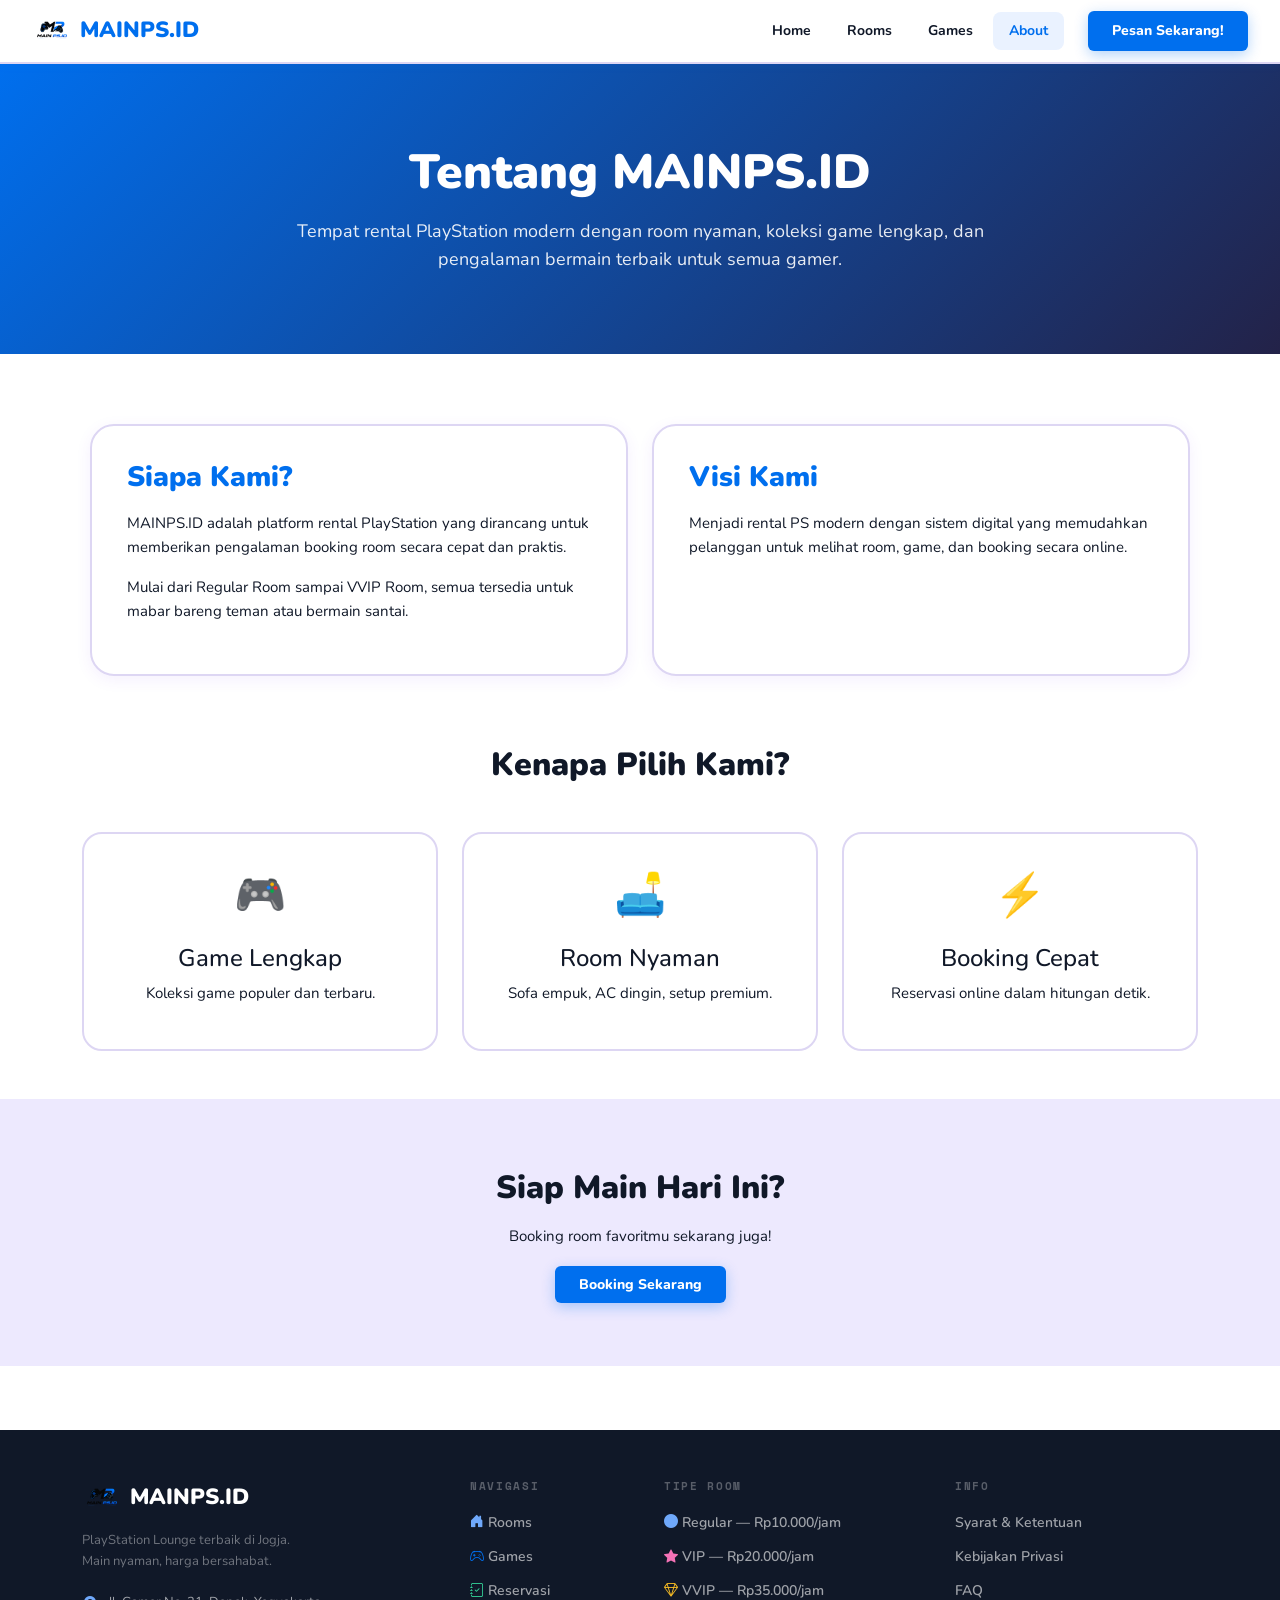
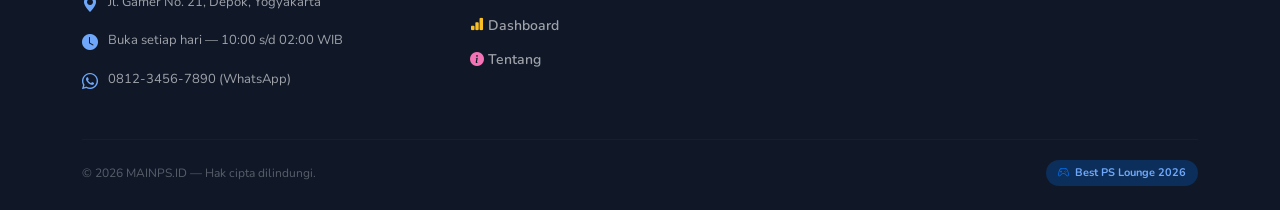
==== about.html @ c8ff516a "Tugas Akhir PPW" ====
<!DOCTYPE html>
<html lang="id">
<head>
    <meta charset="UTF-8">
    <meta name="viewport" content="width=device-width, initial-scale=1.0">
    <title>About - MAINPS.ID</title>

    <link href="https://cdn.jsdelivr.net/npm/bootstrap@5.3.3/dist/css/bootstrap.min.css" rel="stylesheet">
    <link href="https://fonts.googleapis.com/css2?family=Nunito:wght@400;600;700;800;900&display=swap" rel="stylesheet">
    <link rel="stylesheet" href="style.css">

    <style>
        .about-hero{
            padding:80px 20px;
            text-align:center;
            background:linear-gradient(135deg,#006FEE,#232248);
            color:white;
        }

        .about-hero h1{
            font-size:48px;
            font-weight:900;
            margin-bottom:15px;
        }

        .about-hero p{
            font-size:18px;
            max-width:700px;
            margin:auto;
            opacity:.9;
        }

        .about-section{
            padding:70px 20px;
        }

        .about-card{
            background:white;
            border:2px solid #DDD6F3;
            border-radius:24px;
            padding:35px;
            box-shadow:0 4px 15px rgba(124,58,237,.08);
            height:100%;
        }

        .about-card h3{
            font-weight:900;
            margin-bottom:16px;
            color:#006FEE;
        }

        .feature-box{
            background:white;
            border:2px solid #DDD6F3;
            border-radius:20px;
            padding:28px;
            text-align:center;
            height:100%;
            transition:.25s;
        }

        .feature-box:hover{
            transform:translateY(-5px);
            box-shadow:0 10px 25px rgba(124,58,237,.12);
        }

        .feature-icon{
            font-size:42px;
            margin-bottom:15px;
        }

        .cta-section{
            padding:70px 20px;
            text-align:center;
            background:#EDE9FE;
        }

        .cta-section h2{
            font-weight:900;
            margin-bottom:16px;
        }
    </style>
</head>
<link rel="stylesheet" href="https://cdn.jsdelivr.net/npm/bootstrap-icons@1.11.3/font/bootstrap-icons.min.css">
<body>

<nav class="mainps-navbar navbar navbar-expand-lg">
    <div class="container-fluid px-0">
        <a class="navbar-brand d-flex align-items-center gap-2" href="index.html">
            <img src="img/logo.png" alt="MAINPS Logo" class="logo-img">
            <span>MAINPS.ID</span>
        </a>
        <div class="collapse navbar-collapse">
            <ul class="navbar-nav ms-auto me-4 gap-1">
                <li class="nav-item"><a class="nav-link" href="index.html">Home</a></li>
                <li class="nav-item"><a class="nav-link" href="rooms.html">Rooms</a></li>
                <li class="nav-item"><a class="nav-link" href="games.html">Games</a></li>
                <li class="nav-item"><a class="nav-link active" href="about.html">About</a></li>
            </ul>

            <a href="reservation.html" class="btn-navbar-cta">
                Pesan Sekarang!
            </a>
        </div>
    </div>
</nav>

<section class="about-hero">
    <h1>Tentang MAINPS.ID</h1>
    <p>
        Tempat rental PlayStation modern dengan room nyaman, koleksi game lengkap,
        dan pengalaman bermain terbaik untuk semua gamer.
    </p>
</section>

<section class="about-section container">
    <div class="row g-4">
        <div class="col-lg-6">
            <div class="about-card">
                <h3>Siapa Kami?</h3>
                <p>
                    MAINPS.ID adalah platform rental PlayStation yang dirancang untuk
                    memberikan pengalaman booking room secara cepat dan praktis.
                </p>
                <p>
                    Mulai dari Regular Room sampai VVIP Room, semua tersedia
                    untuk mabar bareng teman atau bermain santai.
                </p>
            </div>
        </div>

        <div class="col-lg-6">
            <div class="about-card">
                <h3>Visi Kami</h3>
                <p>
                    Menjadi rental PS modern dengan sistem digital yang memudahkan
                    pelanggan untuk melihat room, game, dan booking secara online.
                </p>
            </div>
        </div>
    </div>
</section>

<section class="container pb-5">
    <div class="text-center mb-5">
        <h2 style="font-weight:900;">Kenapa Pilih Kami?</h2>
    </div>

    <div class="row g-4">
        <div class="col-md-4">
            <div class="feature-box">
                <div class="feature-icon">🎮</div>
                <h4>Game Lengkap</h4>
                <p>Koleksi game populer dan terbaru.</p>
            </div>
        </div>

        <div class="col-md-4">
            <div class="feature-box">
                <div class="feature-icon">🛋️</div>
                <h4>Room Nyaman</h4>
                <p>Sofa empuk, AC dingin, setup premium.</p>
            </div>
        </div>

        <div class="col-md-4">
            <div class="feature-box">
                <div class="feature-icon">⚡</div>
                <h4>Booking Cepat</h4>
                <p>Reservasi online dalam hitungan detik.</p>
            </div>
        </div>
    </div>
</section>

<section class="cta-section">
    <h2>Siap Main Hari Ini?</h2>
    <p class="mb-4">Booking room favoritmu sekarang juga!</p>
    <a href="reservation.html" class="btn-navbar-cta">
        Booking Sekarang
    </a>
</section>

<script src="https://cdn.jsdelivr.net/npm/bootstrap@5.3.3/dist/js/bootstrap.bundle.min.js"></script>
<script src="js/transition.js"></script>

<!-- ═══════════ FOOTER ═══════════ -->
  <footer class="mainps-footer">
    <div class="container">
      <div class="row g-5">

        <!-- Brand -->
        <div class="col-lg-4">
          <a class="navbar-brand d-flex align-items-center gap-2" href="index.html">
            <img src="img/logo.png" alt="MAINPS Logo" class="logo-img">
            <span>MAINPS.ID</span>
          </a>
          <p class="footer-tagline">PlayStation Lounge terbaik di Jogja.<br>Main nyaman, harga bersahabat.</p>
          <div class="footer-info-item">
            <span class="footer-info-icon"><i class="bi bi-geo-alt-fill"></i></span>
            <span>Jl. Gamer No. 21, Depok, Yogyakarta</span>
          </div>
          <div class="footer-info-item">
            <span class="footer-info-icon"><i class="bi bi-clock-fill"></i></span>
            <span>Buka setiap hari — 10:00 s/d 02:00 WIB</span>
          </div>
          <div class="footer-info-item">
            <span class="footer-info-icon"><i class="bi bi-whatsapp"></i></span>
            <span>0812-3456-7890 (WhatsApp)</span>
          </div>
        </div>

        <!-- Navigasi -->
        <div class="col-6 col-lg-2">
          <div class="footer-heading">Navigasi</div>
          <ul class="footer-links">
            <li><a href="rooms.html"><i class="bi bi-house-door-fill"></i> Rooms</a></li>
            <li><a href="games.html"><i class="bi bi-controller"></i> Games</a></li>
            <li><a href="reservation.html"><i class="bi bi-journal-check"></i> Reservasi<a></li>
            <li><a href="dashboard.html"><i class="bi bi-bar-chart-fill"></i> Dashboard</a></li>
            <li><a href="about.html"><i class="bi bi-info-circle-fill"></i> Tentang</a></li>
          </ul>
        </div>

        <!-- Tipe Room -->
        <div class="col-6 col-lg-3">
          <div class="footer-heading">Tipe Room</div>
          <ul class="footer-links">
            <li><a href="rooms.html"><i class="bi bi-circle-fill"></i> Regular — Rp10.000/jam</a></li>
            <li><a href="rooms.html"><i class="bi bi-star-fill"></i> VIP — Rp20.000/jam</a></li>
            <li><a href="rooms.html"><i class="bi bi-gem"></i> VVIP — Rp35.000/jam</a></li>
          </ul>
        </div>

        <!-- Info -->
        <div class="col-lg-3">
          <div class="footer-heading">Info</div>
          <ul class="footer-links">
            <li><a href="#">Syarat & Ketentuan</a></li>
            <li><a href="#">Kebijakan Privasi</a></li>
            <li><a href="#">FAQ</a></li>
          </ul>
        </div>

      </div>

      <hr class="footer-divider">

      <div class="footer-bottom">
        <span>© 2026 MAINPS.ID — Hak cipta dilindungi.</span>
        <span class="footer-badge">
            <i class="bi bi-controller"></i>
            Best PS Lounge 2026
        </span>
      </div>
    </div>
  </footer>
</body>
</html>
---- style.css ----
@import url('https://fonts.googleapis.com/css2?family=Nunito:wght@400;600;700;800;900&family=Space+Mono:wght@400;700&display=swap');

*{
    margin:0;
    padding:0;
    box-sizing:border-box;
}

body{
    font:15px/1.6 'Nunito',sans-serif;
    background:#FFFFFF;
    color:#101828;
}

/* ===========================
   HERO (title/sub/buttons/blurs)
=========================== */

.hero-title{
    font-size:44px;
    font-weight:900;
    line-height:1.15;
    color:#101828;
    margin-bottom:16px;
}

.hero-title span{
    color:#006FEE;
}

.hero-sub{
    font-size:15px;
    color:#5B6072;
    margin-bottom:28px;
    max-width:480px;
}

.btn-purple,
.btn-blue{
    display:inline-block;
    padding:12px 28px;
    border-radius:8px;
    background:#006FEE;
    color:#fff;
    font-weight:800;
    font-size:14px;
    text-decoration:none;
    border:none;
    box-shadow:0 4px 14px rgba(0,111,238,.3);
    transition:.2s;
}

.btn-purple:hover,
.btn-blue:hover{
    background:#0057c2;
    color:#fff;
    transform:translateY(-2px);
}

.btn-outline-purple,
.btn-outline-blue{
    display:inline-block;
    padding:11px 28px;
    border-radius:8px;
    background:transparent;
    color:#006FEE;
    font-weight:800;
    font-size:14px;
    text-decoration:none;
    border:2px solid #006FEE;
    transition:.2s;
}

.btn-outline-purple:hover,
.btn-outline-blue:hover{
    background:#EAF2FF;
}

.blur1,.blur2{
    position:absolute;
    border-radius:50%;
    filter:blur(90px);
    z-index:0;
    pointer-events:none;
}

.blur1{
    width:320px;height:320px;
    background:rgba(0,111,238,.14);
    top:-120px;left:-120px;
}

.blur2{
    width:260px;height:260px;
    background:rgba(244,114,182,.10);
    bottom:-100px;right:8%;
}

/* ===========================
   NAVBAR
=========================== */

.mainps-navbar{
    position:sticky;
    top:0;
    z-index:1000;

    display:flex;
    align-items:center;

    height:64px;
    padding:0 32px;

    background:#fff;
    border-bottom:2px solid #DDD6F3;
    box-shadow:0 2px 8px rgba(0,111,238,.08);
}

.mainps-navbar .navbar-brand{
    font-size:22px;
    font-weight:900;
    color:#006FEE!important;
    text-decoration:none;
}

.mainps-navbar .nav-link{
    padding:8px 16px!important;
    border-radius:8px;
    color:#101828!important;
    font-size:14px;
    font-weight:700;
    transition:.2s;
}

.mainps-navbar .nav-link:hover,
.mainps-navbar .nav-link.active{
    background:#EAF2FF;
    color:#006FEE!important;
}

   /* BUTTON */
.btn-navbar-cta{
    border-radius:6px;
    font-weight:800;
    transition:.2s;
    cursor:pointer;
    background:#006FEE;
    color:#fff;
    border:none;
    box-shadow:0 4px 14px rgba(0,111,238,.3);
    padding:9px 24px;
    font-size:14px;
    text-decoration:none;
}

.btn-navbar-cta:hover{
    background:#0057c2;
    color:#fff;
    transform:translateY(-2px);
}

/* BADGE STATUS */
.badge-tersedia,
.badge-penuh,
.badge-booking{
    display:inline-flex;
    align-items:center;
    gap:5px;
    padding:4px 12px;
    border-radius:6px;
    font-size:12px;
    font-weight:800;
    border:1.5px solid;
}

.badge-tersedia::before,
.badge-penuh::before,
.badge-booking::before{
    content:"";
    width:7px;
    height:7px;
    border-radius:50%;
}

.badge-tersedia{
    background:#D1FAE5;
    color:#10B981;
    border-color:#10B981;
}

.badge-tersedia::before{
    background:#10B981;
    animation:blink 1.4s infinite;
}

.badge-penuh{
    background:#FEE2E2;
    color:#EF4444;
    border-color:#EF4444;
}

.badge-penuh::before{
    background:#EF4444;
}

.badge-booking{
    background:#FEF3C7;
    color:#92400E;
    border-color:#FBBF24;
}

.badge-booking::before{
    background:#FBBF24;
}
   /* BADGE TIPE ROOM */

.badge-reguler,
.badge-vip,
.badge-vvip{
    padding:3px 10px;
    border-radius:10px;
    font-size:11px;
    font-weight:800;
    border:1.5px solid;
}

.badge-reguler{
    background:#EAF2FF;
    color:#006FEE;
    border-color:#8BC2FA;
}

.badge-vip{
    background:#FCE7F3;
    color:#BE185D;
    border-color:#F472B6;
}

.badge-vvip{
    background:#FEF3C7;
    color:#92400E;
    border-color:#FBBF24;
}

   /* CARD */

.mainps-card{
    background:#fff;
    border:2px solid #DDD6F3;
    border-radius:10px;
    box-shadow:0 2px 8px rgba(0,111,238,.08);
}

   /* SECTION */
.section-eyebrow{
    display:inline-flex;
    align-items:center;
    gap:6px;
    padding:6px 16px;
    margin-bottom:10px;
    border-radius:999px;

    background:#EAF2FF;
    color:#006FEE;

    font:800 11px 'Space Mono',monospace;
    letter-spacing:.1em;
    text-transform:uppercase;
}

.section-title{
    margin-bottom:4px;
    font-size:28px;
    font-weight:900;
    color:#101828;
}

.section-title span{
    color:#006FEE;
}

.mono{
    font-family:'Space Mono',monospace;
}
.live-dot{
    display:inline-block;
    width:9px;
    height:9px;
    border-radius:50%;
    background:#10B981;
    animation:blink 1.4s infinite;
}
@keyframes blink{
    0%,100%{opacity:1;}
    50%{opacity:.25;}
}

.text-blue{color:#006FEE;}
.text-muted-mainps{color:#9AA0B4;}
.bg-mainps{background:#F7FAFF;}
.border-mainps{border-color:#DDD6F3!important;}
/* ===========================
   FOOTER
=========================== */

.mainps-footer {
    background: #101828;
    color: rgba(255,255,255,.7);
    padding: 48px 0 24px;
    margin-top: 64px;
}

.mainps-footer .navbar-brand{
    font-size: 22px;
    font-weight: 900;
    color: #fff;
    text-decoration: none;
}

.footer-tagline {
    font-size: 13px;
    color: rgba(255,255,255,.4);
    margin: 12px 0 20px;
}

.footer-heading {
    font-size: 11px;
    font-weight: 900;
    letter-spacing: .15em;
    text-transform: uppercase;
    color: rgba(255,255,255,.3);
    font-family: 'Space Mono', monospace;
    margin-bottom: 14px;
}

.footer-links {
    list-style: none;
    padding: 0;
    margin: 0;
}

.footer-links li {
    margin-bottom: 10px;
}

.footer-links a {
    color: rgba(255,255,255,.6);
    text-decoration: none;
    font-size: 14px;
    font-weight: 600;
    transition: .2s;
}

.footer-links a:hover {
    color: #6FA8FA;
}

.footer-info-item {
    display: flex;
    align-items: flex-start;
    gap: 10px;
    margin-bottom: 12px;
    font-size: 13px;
    color: rgba(255,255,255,.6);
}

.footer-info-icon {
    font-size: 16px;
    margin-top: 1px;
    flex-shrink: 0;
    color: #6FA8FA;
}

.footer-divider {
    border-color: rgba(255,255,255,.1);
    margin: 32px 0 20px;
}

.footer-bottom {
    display: flex;
    justify-content: space-between;
    align-items: center;
    flex-wrap: wrap;
    gap: 8px;
    font-size: 12px;
    color: rgba(255,255,255,.3);
}

.footer-badge {
    display: inline-flex;
    align-items: center;
    gap: 6px;
    padding: 4px 12px;
    border-radius: 999px;
    background: rgba(0,111,238,.25);
    color: #6FA8FA;
    font-size: 11px;
    font-weight: 700;
}

/* ===========================
   SLOT JAM (dipakai di rooms & dashboard)
=========================== */

.slot-grid {
    display: flex;
    flex-wrap: wrap;
    gap: 6px;
    margin-top: 12px;
}

.slot-pill {
    padding: 3px 10px;
    border-radius: 999px;
    font-size: 11px;
    font-weight: 800;
    font-family: 'Space Mono', monospace;
    border: 1.5px solid;
}

.slot-kosong {
    background: #D1FAE5;
    color: #059669;
    border-color: #6EE7B7;
}

.slot-terisi {
    background: #FEE2E2;
    color: #DC2626;
    border-color: #FCA5A5;
    text-decoration: line-through;
    opacity: .75;
}

body {
    overflow-x: hidden;
}

.page-enter-right {
    animation: enterRight .35s ease;
}

.page-enter-left {
    animation: enterLeft .35s ease;
}

.page-exit-right {
    animation: exitRight .35s ease forwards;
}

.page-exit-left {
    animation: exitLeft .35s ease forwards;
}

@keyframes enterRight {
    from { opacity: 0; transform: translateX(60px); }
    to { opacity: 1; transform: translateX(0); }
}

@keyframes enterLeft {
    from { opacity: 0; transform: translateX(-60px); }
    to { opacity: 1; transform: translateX(0); }
}

@keyframes exitRight {
    from { opacity: 1; transform: translateX(0); }
    to { opacity: 0; transform: translateX(60px); }
}

@keyframes exitLeft {
    from { opacity: 1; transform: translateX(0); }
    to { opacity: 0; transform: translateX(-60px); }
}

.feature-link,
.feature-link:hover,
.feature-link:focus,
.feature-link:visited,
.feature-link:active{
    text-decoration:none !important;
    color:inherit !important;
}

#roomContainer{
    transition: all .3s ease;
}

.room-card{
    transition: all .25s ease;
}

.room-card:hover{
    transform: translateY(-8px);
    box-shadow: 0 12px 28px rgba(0,111,238,.14);
}

.maps-card{
    background:#fff;
    border:2px solid #DDD6F3;
    border-radius:15px;
    padding:20px;
    box-shadow:0 10px 30px rgba(0,111,238,.06);
}

.maps-card h2{
    font-weight:900;
    color:#101828;
    margin-bottom:15px;
}

.maps-frame{
    width:100%;
    height:400px;
    border:none;
    border-radius:12px;
}
.logo-img{
    height:40px;
    width:auto;
    object-fit:contain;
}

.footer-logo{
    height:36px;
    width:auto;
    object-fit:contain;
}
.bi-circle-fill{
    color:#6FA8FA;
}

.bi-star-fill{
    color:#F472B6;
}

.bi-gem{
    color:#FBBF24;
}
/* NAVIGATION ICON COLORS */
.bi-house-door-fill{
    color:#6FA8FA;
}

.bi-controller{
    color:#006FEE;
}

.bi-journal-check{
    color:#34D399;
}

.bi-bar-chart-fill{
    color:#FBBF24;
}

.bi-info-circle-fill{
    color:#F472B6;
}
.room-slider-img{
    height:250px;
    object-fit:cover;
    border-radius:14px;
    box-shadow:0 8px 24px rgba(0,0,0,.12);
}
.feature-card i{
    font-size:28px;
    filter: drop-shadow(0 0 8px rgba(0,111,238,.25));
}
.maps-card h2 i{
    color:#006FEE;
    filter: drop-shadow(0 0 6px rgba(0,111,238,.25));
}
.schedule-box{
    height:100%;
    background:#fff;
    border:2px solid #DDD6F3;
    border-radius:15px;
    padding:28px;
    box-shadow:0 10px 30px rgba(0,111,238,.06);

    display:flex;
    flex-direction:column;
    justify-content:center;
}

.schedule-box h3{
    font-weight:900;
    color:#101828;
    margin-bottom:5px;
}

.schedule-box h3 i{
    color:#006FEE;
}

.schedule-box p{
    margin:0;
    color:#9AA0B4;
    font-weight:700;
}

.schedule-time{
    margin-top:5px;
    font-size:17px;
    font-weight:900;
    color:#006FEE;
}

.schedule-open{
    margin-top:5px;
    display:flex;
    align-items:center;
    gap:8px;
    color:#10B981;
    font-weight:800;
}

/* ===========================
   LIHAT SEMUA LINK
=========================== */

.lihat-semua{
    font-size:13px;
    font-weight:800;
    color:#006FEE;
    text-decoration:none;
    display:inline-flex;
    align-items:center;
    gap:4px;
    transition:.2s;
}

.lihat-semua:hover{
    color:#0057c2;
    gap:8px;
}

/* ===========================
   ROOM POPULER
=========================== */

.room-populer-card{
    background:#fff;
    border:2px solid #DDD6F3;
    border-radius:14px;
    overflow:hidden;
    display:block;
    transition:.25s;
}

.room-populer-card:hover{
    transform:translateY(-6px);
    box-shadow:0 12px 28px rgba(0,111,238,.14);
    border-color:#8BC2FA;
}

.room-populer-img{
    position:relative;
    width:100%;
    aspect-ratio:4/3;
    background:#EAF2FF;
}

.room-populer-img img{
    width:100%;
    height:100%;
    object-fit:cover;
    display:block;
}

.badge-room{
    position:absolute;
    top:10px;
    left:10px;
    padding:4px 12px;
    border-radius:6px;
    font-size:10px;
    font-weight:900;
    letter-spacing:.03em;
    color:#fff;
    text-transform:uppercase;
}

.badge-room-regular{ background:#006FEE; }
.badge-room-vip{ background:#FBBF24; color:#1E1033; }
.badge-room-vvip{ background:#10B981; }
.badge-room-karaoke{ background:#F472B6; }

.room-populer-body{
    padding:16px;
}

.room-populer-body h4{
    font-size:15px;
    font-weight:900;
    color:#101828;
    margin-bottom:2px;
}

.room-populer-body p{
    font-size:12px;
    color:#9AA0B4;
    margin-bottom:8px;
}

.room-populer-price{
    font-size:15px;
    font-weight:900;
    color:#006FEE;
}

.room-populer-price span{
    font-size:11px;
    font-weight:700;
    color:#9AA0B4;
}

/* ===========================
   KONSOL TERSEDIA
=========================== */

.konsol-item{
    background:#fff;
    border:2px solid #DDD6F3;
    border-radius:14px;
    padding:24px 12px;
    transition:.2s;
}

.konsol-item:hover{
    border-color:#8BC2FA;
    transform:translateY(-4px);
}

.konsol-item img{
    height:56px;
    width:auto;
    object-fit:contain;
    margin-bottom:12px;
}

.konsol-item p{
    font-size:13px;
    font-weight:800;
    color:#101828;
    margin:0;
}

/* ===========================
   GAME POPULER
=========================== */

.game-scroll{
    display:flex;
    gap:16px;
    overflow-x:auto;
    padding-bottom:8px;
    scrollbar-width:thin;
}

.game-card{
    flex:0 0 auto;
    width:150px;
    aspect-ratio:3/4;
    border-radius:12px;
    overflow:hidden;
    border:2px solid #DDD6F3;
    transition:.2s;
}

.game-card:hover{
    transform:translateY(-6px);
    box-shadow:0 12px 24px rgba(0,111,238,.16);
}

.game-card img{
    width:100%;
    height:100%;
    object-fit:cover;
    display:block;
}
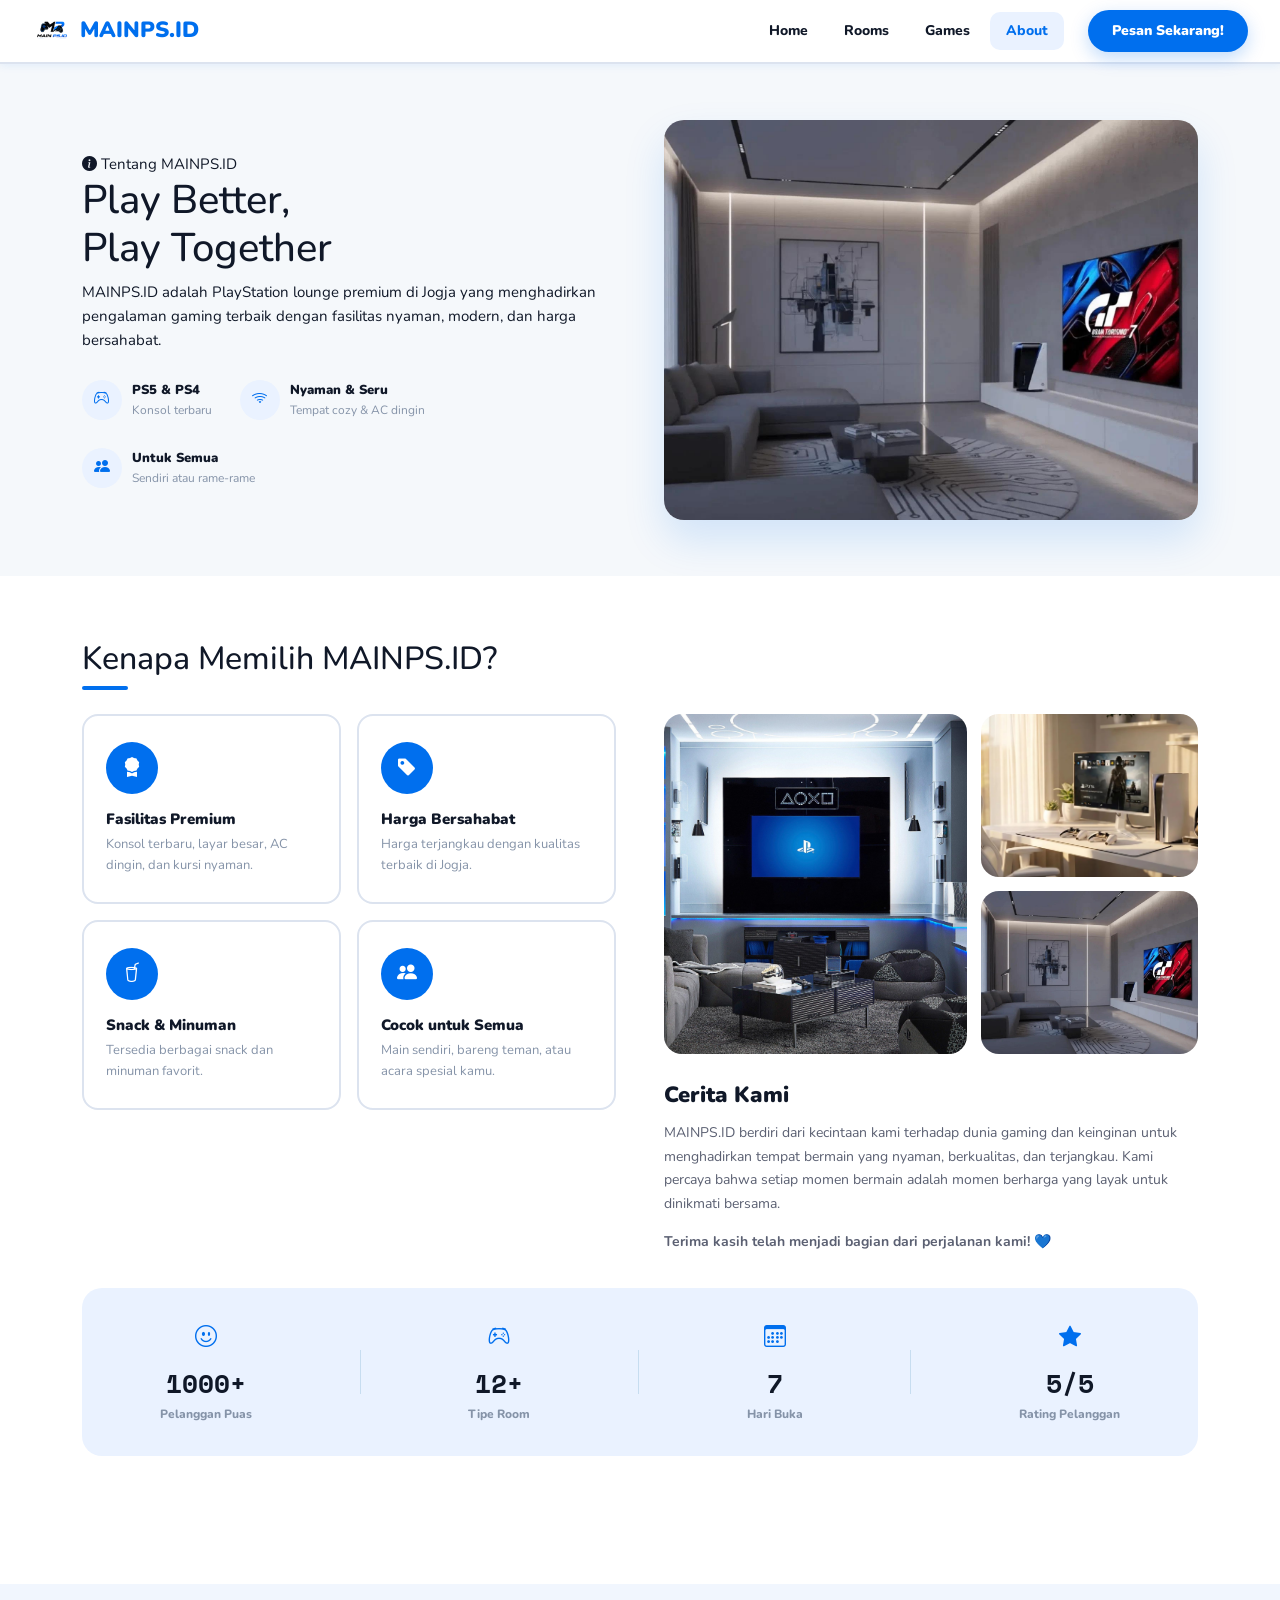
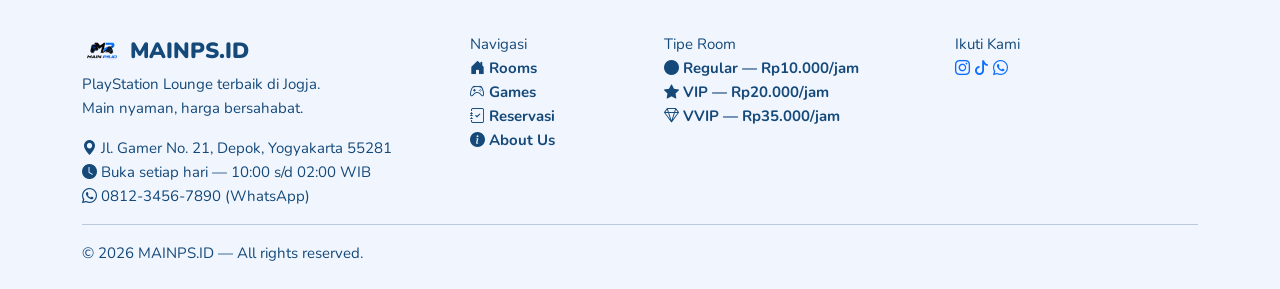
==== commit 01b9c7ca: "Upload MAINPS.ID" ====
--- a/about.html
+++ b/about.html
@@ -1,259 +1,302 @@
 <!DOCTYPE html>
 <html lang="id">
+
 <head>
     <meta charset="UTF-8">
     <meta name="viewport" content="width=device-width, initial-scale=1.0">
+
     <title>About - MAINPS.ID</title>
 
+    <!-- Bootstrap -->
     <link href="https://cdn.jsdelivr.net/npm/bootstrap@5.3.3/dist/css/bootstrap.min.css" rel="stylesheet">
-    <link href="https://fonts.googleapis.com/css2?family=Nunito:wght@400;600;700;800;900&display=swap" rel="stylesheet">
-    <link rel="stylesheet" href="style.css">
-
-    <style>
-        .about-hero{
-            padding:80px 20px;
-            text-align:center;
-            background:linear-gradient(135deg,#006FEE,#232248);
-            color:white;
-        }
-
-        .about-hero h1{
-            font-size:48px;
-            font-weight:900;
-            margin-bottom:15px;
-        }
-
-        .about-hero p{
-            font-size:18px;
-            max-width:700px;
-            margin:auto;
-            opacity:.9;
-        }
-
-        .about-section{
-            padding:70px 20px;
-        }
-
-        .about-card{
-            background:white;
-            border:2px solid #DDD6F3;
-            border-radius:24px;
-            padding:35px;
-            box-shadow:0 4px 15px rgba(124,58,237,.08);
-            height:100%;
-        }
-
-        .about-card h3{
-            font-weight:900;
-            margin-bottom:16px;
-            color:#006FEE;
-        }
-
-        .feature-box{
-            background:white;
-            border:2px solid #DDD6F3;
-            border-radius:20px;
-            padding:28px;
-            text-align:center;
-            height:100%;
-            transition:.25s;
-        }
-
-        .feature-box:hover{
-            transform:translateY(-5px);
-            box-shadow:0 10px 25px rgba(124,58,237,.12);
-        }
-
-        .feature-icon{
-            font-size:42px;
-            margin-bottom:15px;
-        }
-
-        .cta-section{
-            padding:70px 20px;
-            text-align:center;
-            background:#EDE9FE;
-        }
-
-        .cta-section h2{
-            font-weight:900;
-            margin-bottom:16px;
-        }
-    </style>
+
+    <!-- Google Font -->
+    <link
+        href="https://fonts.googleapis.com/css2?family=Nunito:wght@400;600;700;800;900&family=Space+Mono:wght@400;700&display=swap"
+        rel="stylesheet">
+
+    <!-- CSS -->
+    <link rel="stylesheet" href="css/style.css">
+    <link rel="stylesheet" href="https://cdn.jsdelivr.net/npm/bootstrap-icons@1.11.3/font/bootstrap-icons.min.css">
+    <link rel="stylesheet" href="css/about.css">
 </head>
-<link rel="stylesheet" href="https://cdn.jsdelivr.net/npm/bootstrap-icons@1.11.3/font/bootstrap-icons.min.css">
+
 <body>
 
-<nav class="mainps-navbar navbar navbar-expand-lg">
-    <div class="container-fluid px-0">
-        <a class="navbar-brand d-flex align-items-center gap-2" href="index.html">
-            <img src="img/logo.png" alt="MAINPS Logo" class="logo-img">
-            <span>MAINPS.ID</span>
-        </a>
-        <div class="collapse navbar-collapse">
-            <ul class="navbar-nav ms-auto me-4 gap-1">
-                <li class="nav-item"><a class="nav-link" href="index.html">Home</a></li>
-                <li class="nav-item"><a class="nav-link" href="rooms.html">Rooms</a></li>
-                <li class="nav-item"><a class="nav-link" href="games.html">Games</a></li>
-                <li class="nav-item"><a class="nav-link active" href="about.html">About</a></li>
-            </ul>
-
-            <a href="reservation.html" class="btn-navbar-cta">
-                Pesan Sekarang!
+    <!-- NAVBAR -->
+    <nav class="mainps-navbar navbar navbar-expand-lg">
+        <div class="container-fluid px-0">
+
+            <a class="navbar-brand d-flex align-items-center gap-2" href="index.html">
+                <img src="img/logo.png" alt="MAINPS Logo" class="logo-img">
+                <span>MAINPS.ID</span>
             </a>
+
+            <button class="navbar-toggler" type="button" data-bs-toggle="collapse" data-bs-target="#navbarMenu">
+                <span class="navbar-toggler-icon"></span>
+            </button>
+
+            <div class="collapse navbar-collapse" id="navbarMenu">
+                <ul class="navbar-nav ms-auto me-4 gap-1">
+                    <li class="nav-item"><a class="nav-link" href="index.html">Home</a></li>
+                    <li class="nav-item"><a class="nav-link" href="rooms.html">Rooms</a></li>
+                    <li class="nav-item"><a class="nav-link" href="games.html">Games</a></li>
+                    <li class="nav-item"><a class="nav-link active" href="about.html">About</a></li>
+                </ul>
+
+                <a href="reservation.html" class="btn-navbar-cta">Pesan Sekarang!</a>
+            </div>
+
         </div>
-    </div>
-</nav>
-
-<section class="about-hero">
-    <h1>Tentang MAINPS.ID</h1>
-    <p>
-        Tempat rental PlayStation modern dengan room nyaman, koleksi game lengkap,
-        dan pengalaman bermain terbaik untuk semua gamer.
-    </p>
-</section>
-
-<section class="about-section container">
-    <div class="row g-4">
-        <div class="col-lg-6">
-            <div class="about-card">
-                <h3>Siapa Kami?</h3>
-                <p>
-                    MAINPS.ID adalah platform rental PlayStation yang dirancang untuk
-                    memberikan pengalaman booking room secara cepat dan praktis.
-                </p>
-                <p>
-                    Mulai dari Regular Room sampai VVIP Room, semua tersedia
-                    untuk mabar bareng teman atau bermain santai.
-                </p>
+    </nav>
+
+    <!-- HERO -->
+    <section class="about-hero-section">
+        <div class="container">
+            <div class="row g-5 align-items-center">
+
+                <div class="col-lg-6">
+
+                    <div class="section-eyebrow">
+                        <i class="bi bi-info-circle-fill"></i> Tentang MAINPS.ID
+                    </div>
+
+                    <h1 class="hero-title">
+                        Play Better,<br>
+                        <span>Play Together</span>
+                    </h1>
+
+                    <p class="hero-sub">
+                        MAINPS.ID adalah PlayStation lounge premium di Jogja yang menghadirkan
+                        pengalaman gaming terbaik dengan fasilitas nyaman, modern, dan harga bersahabat.
+                    </p>
+
+                    <div class="about-mini-stats flex-wrap">
+                        <div class="about-mini-item">
+                            <div class="about-mini-icon"><i class="bi bi-controller"></i></div>
+                            <div>
+                                <div class="about-mini-title">PS5 & PS4</div>
+                                <div class="about-mini-sub">Konsol terbaru</div>
+                            </div>
+                        </div>
+
+                        <div class="about-mini-item">
+                            <div class="about-mini-icon"><i class="bi bi-wifi"></i></div>
+                            <div>
+                                <div class="about-mini-title">Nyaman & Seru</div>
+                                <div class="about-mini-sub">Tempat cozy & AC dingin</div>
+                            </div>
+                        </div>
+
+                        <div class="about-mini-item">
+                            <div class="about-mini-icon"><i class="bi bi-people-fill"></i></div>
+                            <div>
+                                <div class="about-mini-title">Untuk Semua</div>
+                                <div class="about-mini-sub">Sendiri atau rame-rame</div>
+                            </div>
+                        </div>
+                    </div>
+
+                </div>
+
+                <div class="col-lg-6">
+                    <img src="img/Hero1.jpg" alt="MAINPS.ID Room" class="about-hero-img">
+                </div>
+
             </div>
         </div>
-
-        <div class="col-lg-6">
-            <div class="about-card">
-                <h3>Visi Kami</h3>
-                <p>
-                    Menjadi rental PS modern dengan sistem digital yang memudahkan
-                    pelanggan untuk melihat room, game, dan booking secara online.
-                </p>
-            </div>
+    </section>
+
+    <!-- WHY CHOOSE US -->
+    <section class="why-section">
+        <div class="container">
+
+            <div class="mb-4">
+                <h2 class="section-title">Kenapa Memilih MAINPS.ID?</h2>
+                <div class="why-title-underline"></div>
+            </div>
+
+            <div class="row g-5">
+
+                <!-- LEFT: 4 CARDS -->
+                <div class="col-lg-6">
+                    <div class="row g-3">
+
+                        <div class="col-sm-6">
+                            <div class="why-card">
+                                <div class="why-icon"><i class="bi bi-award-fill"></i></div>
+                                <h4>Fasilitas Premium</h4>
+                                <p>Konsol terbaru, layar besar, AC dingin, dan kursi nyaman.</p>
+                            </div>
+                        </div>
+
+                        <div class="col-sm-6">
+                            <div class="why-card">
+                                <div class="why-icon"><i class="bi bi-tag-fill"></i></div>
+                                <h4>Harga Bersahabat</h4>
+                                <p>Harga terjangkau dengan kualitas terbaik di Jogja.</p>
+                            </div>
+                        </div>
+
+                        <div class="col-sm-6">
+                            <div class="why-card">
+                                <div class="why-icon"><i class="bi bi-cup-straw"></i></div>
+                                <h4>Snack & Minuman</h4>
+                                <p>Tersedia berbagai snack dan minuman favorit.</p>
+                            </div>
+                        </div>
+
+                        <div class="col-sm-6">
+                            <div class="why-card">
+                                <div class="why-icon"><i class="bi bi-people-fill"></i></div>
+                                <h4>Cocok untuk Semua</h4>
+                                <p>Main sendiri, bareng teman, atau acara spesial kamu.</p>
+                            </div>
+                        </div>
+
+                    </div>
+                </div>
+
+                <!-- RIGHT: GALLERY + CERITA KAMI -->
+                <div class="col-lg-6">
+
+                    <div class="about-gallery">
+                        <div class="about-gallery-main">
+                            <img src="img/Hero3.jpg" alt="Room MAINPS.ID">
+                        </div>
+                        <div class="about-gallery-side">
+                            <div class="side-img">
+                                <img src="img/Hero2.jpg" alt="Room MAINPS.ID">
+                            </div>
+                            <div class="side-img">
+                                <img src="img/Hero1.jpg" alt="Room MAINPS.ID">
+                            </div>
+                        </div>
+                    </div>
+
+                    <div class="cerita-kami">
+                        <h3>Cerita Kami</h3>
+                        <p>
+                            MAINPS.ID berdiri dari kecintaan kami terhadap dunia gaming dan
+                            keinginan untuk menghadirkan tempat bermain yang nyaman, berkualitas,
+                            dan terjangkau. Kami percaya bahwa setiap momen bermain adalah momen
+                            berharga yang layak untuk dinikmati bersama.
+                        </p>
+                        <p><strong>Terima kasih telah menjadi bagian dari perjalanan kami! 💙</strong></p>
+                    </div>
+
+                </div>
+
+            </div>
+
+            <!-- STATS BAR -->
+            <div class="stats-bar">
+
+                <div class="stat-item">
+                    <i class="bi bi-emoji-smile"></i>
+                    <div class="stat-num">1000+</div>
+                    <div class="stat-label">Pelanggan Puas</div>
+                </div>
+
+                <div class="stat-divider"></div>
+
+                <div class="stat-item">
+                    <i class="bi bi-controller"></i>
+                    <div class="stat-num">12+</div>
+                    <div class="stat-label">Tipe Room</div>
+                </div>
+
+                <div class="stat-divider"></div>
+
+                <div class="stat-item">
+                    <i class="bi bi-calendar3"></i>
+                    <div class="stat-num">7</div>
+                    <div class="stat-label">Hari Buka</div>
+                </div>
+
+                <div class="stat-divider"></div>
+
+                <div class="stat-item">
+                    <i class="bi bi-star-fill"></i>
+                    <div class="stat-num">5/5</div>
+                    <div class="stat-label">Rating Pelanggan</div>
+                </div>
+
+            </div>
+
         </div>
-    </div>
-</section>
-
-<section class="container pb-5">
-    <div class="text-center mb-5">
-        <h2 style="font-weight:900;">Kenapa Pilih Kami?</h2>
-    </div>
-
-    <div class="row g-4">
-        <div class="col-md-4">
-            <div class="feature-box">
-                <div class="feature-icon">🎮</div>
-                <h4>Game Lengkap</h4>
-                <p>Koleksi game populer dan terbaru.</p>
+    </section>
+
+    <script src="js/transition.js"></script>
+    <script src="https://cdn.jsdelivr.net/npm/bootstrap@5.3.3/dist/js/bootstrap.bundle.min.js"></script>
+
+    <!-- ═══════════ FOOTER ═══════════ -->
+    <footer class="mainps-footer">
+        <div class="container">
+            <div class="row g-5">
+
+                <!-- Brand -->
+                <div class="col-lg-4">
+                    <a class="navbar-brand d-flex align-items-center gap-2" href="index.html">
+                        <img src="img/logo.png" alt="MAINPS Logo" class="logo-img">
+                        <span>MAINPS.ID</span>
+                    </a>
+                    <p class="footer-tagline">PlayStation Lounge terbaik di Jogja.<br>Main nyaman, harga bersahabat.</p>
+                    <div class="footer-info-item">
+                        <span class="footer-info-icon"><i class="bi bi-geo-alt-fill"></i></span>
+                        <span>Jl. Gamer No. 21, Depok, Yogyakarta 55281</span>
+                    </div>
+                    <div class="footer-info-item">
+                        <span class="footer-info-icon"><i class="bi bi-clock-fill"></i></span>
+                        <span>Buka setiap hari — 10:00 s/d 02:00 WIB</span>
+                    </div>
+                    <div class="footer-info-item">
+                        <span class="footer-info-icon"><i class="bi bi-whatsapp"></i></span>
+                        <span>0812-3456-7890 (WhatsApp)</span>
+                    </div>
+                </div>
+
+                <!-- Navigasi -->
+                <div class="col-6 col-lg-2">
+                    <div class="footer-heading">Navigasi</div>
+                    <ul class="footer-links">
+                        <li><a href="rooms.html"><i class="bi bi-house-door-fill"></i> Rooms</a></li>
+                        <li><a href="games.html"><i class="bi bi-controller"></i> Games</a></li>
+                        <li><a href="reservation.html"><i class="bi bi-journal-check"></i> Reservasi</a></li>
+                        <li><a href="about.html"><i class="bi bi-info-circle-fill"></i> About Us</a></li>
+                    </ul>
+                </div>
+
+                <!-- Tipe Room -->
+                <div class="col-6 col-lg-3">
+                    <div class="footer-heading">Tipe Room</div>
+                    <ul class="footer-links">
+                        <li><a href="rooms.html"><i class="bi bi-circle-fill"></i> Regular — Rp10.000/jam</a></li>
+                        <li><a href="rooms.html"><i class="bi bi-star-fill"></i> VIP — Rp20.000/jam</a></li>
+                        <li><a href="rooms.html"><i class="bi bi-gem"></i> VVIP — Rp35.000/jam</a></li>
+                    </ul>
+                </div>
+
+                <!-- Ikuti Kami -->
+                <div class="col-lg-3">
+                    <div class="footer-heading">Ikuti Kami</div>
+                    <div class="footer-social">
+                        <a href="#" aria-label="Instagram"><i class="bi bi-instagram"></i></a>
+                        <a href="#" aria-label="TikTok"><i class="bi bi-tiktok"></i></a>
+                        <a href="#" aria-label="WhatsApp"><i class="bi bi-whatsapp"></i></a>
+                    </div>
+                </div>
+
+            </div>
+
+            <hr class="footer-divider">
+
+            <div class="footer-bottom">
+                <span>© 2026 MAINPS.ID — All rights reserved.</span>
             </div>
         </div>
-
-        <div class="col-md-4">
-            <div class="feature-box">
-                <div class="feature-icon">🛋️</div>
-                <h4>Room Nyaman</h4>
-                <p>Sofa empuk, AC dingin, setup premium.</p>
-            </div>
-        </div>
-
-        <div class="col-md-4">
-            <div class="feature-box">
-                <div class="feature-icon">⚡</div>
-                <h4>Booking Cepat</h4>
-                <p>Reservasi online dalam hitungan detik.</p>
-            </div>
-        </div>
-    </div>
-</section>
-
-<section class="cta-section">
-    <h2>Siap Main Hari Ini?</h2>
-    <p class="mb-4">Booking room favoritmu sekarang juga!</p>
-    <a href="reservation.html" class="btn-navbar-cta">
-        Booking Sekarang
-    </a>
-</section>
-
-<script src="https://cdn.jsdelivr.net/npm/bootstrap@5.3.3/dist/js/bootstrap.bundle.min.js"></script>
-<script src="js/transition.js"></script>
-
-<!-- ═══════════ FOOTER ═══════════ -->
-  <footer class="mainps-footer">
-    <div class="container">
-      <div class="row g-5">
-
-        <!-- Brand -->
-        <div class="col-lg-4">
-          <a class="navbar-brand d-flex align-items-center gap-2" href="index.html">
-            <img src="img/logo.png" alt="MAINPS Logo" class="logo-img">
-            <span>MAINPS.ID</span>
-          </a>
-          <p class="footer-tagline">PlayStation Lounge terbaik di Jogja.<br>Main nyaman, harga bersahabat.</p>
-          <div class="footer-info-item">
-            <span class="footer-info-icon"><i class="bi bi-geo-alt-fill"></i></span>
-            <span>Jl. Gamer No. 21, Depok, Yogyakarta</span>
-          </div>
-          <div class="footer-info-item">
-            <span class="footer-info-icon"><i class="bi bi-clock-fill"></i></span>
-            <span>Buka setiap hari — 10:00 s/d 02:00 WIB</span>
-          </div>
-          <div class="footer-info-item">
-            <span class="footer-info-icon"><i class="bi bi-whatsapp"></i></span>
-            <span>0812-3456-7890 (WhatsApp)</span>
-          </div>
-        </div>
-
-        <!-- Navigasi -->
-        <div class="col-6 col-lg-2">
-          <div class="footer-heading">Navigasi</div>
-          <ul class="footer-links">
-            <li><a href="rooms.html"><i class="bi bi-house-door-fill"></i> Rooms</a></li>
-            <li><a href="games.html"><i class="bi bi-controller"></i> Games</a></li>
-            <li><a href="reservation.html"><i class="bi bi-journal-check"></i> Reservasi<a></li>
-            <li><a href="dashboard.html"><i class="bi bi-bar-chart-fill"></i> Dashboard</a></li>
-            <li><a href="about.html"><i class="bi bi-info-circle-fill"></i> Tentang</a></li>
-          </ul>
-        </div>
-
-        <!-- Tipe Room -->
-        <div class="col-6 col-lg-3">
-          <div class="footer-heading">Tipe Room</div>
-          <ul class="footer-links">
-            <li><a href="rooms.html"><i class="bi bi-circle-fill"></i> Regular — Rp10.000/jam</a></li>
-            <li><a href="rooms.html"><i class="bi bi-star-fill"></i> VIP — Rp20.000/jam</a></li>
-            <li><a href="rooms.html"><i class="bi bi-gem"></i> VVIP — Rp35.000/jam</a></li>
-          </ul>
-        </div>
-
-        <!-- Info -->
-        <div class="col-lg-3">
-          <div class="footer-heading">Info</div>
-          <ul class="footer-links">
-            <li><a href="#">Syarat & Ketentuan</a></li>
-            <li><a href="#">Kebijakan Privasi</a></li>
-            <li><a href="#">FAQ</a></li>
-          </ul>
-        </div>
-
-      </div>
-
-      <hr class="footer-divider">
-
-      <div class="footer-bottom">
-        <span>© 2026 MAINPS.ID — Hak cipta dilindungi.</span>
-        <span class="footer-badge">
-            <i class="bi bi-controller"></i>
-            Best PS Lounge 2026
-        </span>
-      </div>
-    </div>
-  </footer>
+    </footer>
+
 </body>
+
 </html>
--- a/css/style.css
+++ b/css/style.css
@@ -0,0 +1,355 @@
+@import url('https://fonts.googleapis.com/css2?family=Nunito:wght@400;600;700;800;900&family=Space+Mono:wght@400;700&display=swap');
+
+/* ===========================
+   VARIABLE
+=========================== */
+
+:root {
+    --primary: #006FEE;
+    --primary-dark: #0057c2;
+    --dark: #101828;
+    --text: #5B6072;
+    --muted: #9AA0B4;
+    --bg: #FFFFFF;
+    --soft: #EAF2FF;
+    --border: #DCE3EF;
+    --green: #10B981;
+    --red: #EF4444;
+    --yellow: #FBBF24;
+}
+
+/* ===========================
+   RESET
+=========================== */
+
+* {
+    margin: 0;
+    padding: 0;
+    box-sizing: border-box;
+}
+
+body {
+    overflow-x: hidden;
+    background: var(--bg);
+    color: var(--dark);
+    font: 15px/1.6 'Nunito', sans-serif;
+}
+
+/* ===========================
+   TEXT
+=========================== */
+
+.text-blue {
+    color: var(--primary);
+}
+
+.text-muted-mainps {
+    color: var(--muted);
+}
+
+.mono {
+    font-family: 'Space Mono', monospace;
+}
+
+/* ===========================
+   NAVBAR
+=========================== */
+
+.mainps-navbar {
+    position: sticky;
+    top: 0;
+    z-index: 1000;
+    height: 64px;
+    display: flex;
+    align-items: center;
+    padding: 0 32px;
+    background: #fff;
+    border-bottom: 2px solid var(--border);
+    box-shadow: 0 2px 8px rgba(0, 111, 238, .08);
+}
+
+.mainps-navbar .navbar-brand {
+    color: var(--primary) !important;
+    font-size: 22px;
+    font-weight: 900;
+    text-decoration: none;
+}
+
+.logo-img {
+    height: 40px;
+    width: auto;
+    object-fit: contain;
+}
+
+.mainps-navbar .nav-link {
+    padding: 8px 16px !important;
+    border-radius: 10px;
+    color: var(--dark) !important;
+    font-size: 14px;
+    font-weight: 800;
+    transition: .2s;
+}
+
+.mainps-navbar .nav-link:hover,
+.mainps-navbar .nav-link.active {
+    background: var(--soft);
+    color: var(--primary) !important;
+}
+
+/* NAVBAR BUTTON */
+
+.btn-navbar-cta {
+    display: inline-flex;
+    justify-content: center;
+    align-items: center;
+    padding: 10px 24px;
+    background: var(--primary);
+    color: #fff !important;
+    border-radius: 999px;
+    font-size: 14px;
+    font-weight: 900;
+    text-decoration: none !important;
+    box-shadow: 0 6px 18px rgba(0, 111, 238, .25);
+    transition: .2s;
+}
+
+.btn-navbar-cta:hover {
+    background: var(--primary-dark);
+    color: #fff !important;
+    transform: translateY(-2px);
+}
+
+/* ===========================
+   BUTTON
+=========================== */
+
+.btn-blue,
+.btn-main,
+.btn-book {
+    display: inline-flex;
+    justify-content: center;
+    align-items: center;
+    gap: 8px;
+    padding: 12px 28px;
+    border: none;
+    border-radius: 12px;
+    background: var(--primary);
+    color: #fff !important;
+    font-size: 14px;
+    font-weight: 900;
+    text-decoration: none;
+    cursor: pointer;
+    transition: .2s;
+}
+
+.btn-blue:hover,
+.btn-main:hover,
+.btn-book:hover {
+    background: var(--primary-dark);
+    color: #fff !important;
+    transform: translateY(-2px);
+}
+
+.btn-outline-blue,
+.btn-outline-main {
+    display: inline-flex;
+    padding: 11px 28px;
+    border: 2px solid var(--primary);
+    border-radius: 12px;
+    background: #fff;
+    color: var(--primary);
+    font-weight: 900;
+    text-decoration: none;
+    transition: .2s;
+}
+
+.btn-outline-blue:hover,
+.btn-outline-main:hover {
+    background: var(--soft);
+}
+
+/* ===========================
+   CARD
+=========================== */
+
+.mainps-card {
+    background: #fff;
+    border: 2px solid var(--border);
+    border-radius: 16px;
+    box-shadow: 0 2px 8px rgba(0, 111, 238, .08);
+}
+
+/* ===========================
+   FORM
+=========================== */
+
+.form-label {
+    color: var(--dark);
+    font-weight: 800;
+}
+
+.form-control,
+.form-select {
+    height: 55px;
+    border: 2px solid var(--border);
+    border-radius: 16px;
+}
+
+.form-control:focus,
+.form-select:focus {
+    border-color: var(--primary);
+    box-shadow: 0 0 0 .25rem rgba(0, 111, 238, .15);
+}
+
+.is-invalid {
+    border: 2px solid var(--red) !important;
+}
+
+.invalid-feedback {
+    display: block;
+    color: var(--red);
+    font-size: 13px;
+}
+
+/* ===========================
+   BADGE STATUS
+=========================== */
+
+.badge-tersedia,
+.badge-penuh,
+.badge-booking {
+    display: inline-flex;
+    align-items: center;
+    gap: 5px;
+    padding: 4px 12px;
+    border-radius: 20px;
+    font-size: 12px;
+    font-weight: 800;
+}
+
+.badge-tersedia {
+    background: #D1FAE5;
+    color: var(--green);
+}
+
+.badge-penuh {
+    background: #FEE2E2;
+    color: var(--red);
+}
+
+.badge-booking {
+    background: #FEF3C7;
+    color: #92400E;
+}
+
+/* ROOM TYPE */
+
+.badge-reguler,
+.badge-vip,
+.badge-vvip {
+    padding: 4px 12px;
+    border-radius: 20px;
+    font-size: 12px;
+    font-weight: 800;
+}
+
+.badge-reguler {
+    background: #EAF2FF;
+    color: var(--primary);
+}
+
+.badge-vip {
+    background: #FCE7F3;
+    color: #BE185D;
+}
+
+.badge-vvip {
+    background: #FEF3C7;
+    color: #92400E;
+}
+
+/* ===========================
+   SLOT
+=========================== */
+
+.slot-grid {
+    display: flex;
+    flex-wrap: wrap;
+    gap: 6px;
+    margin-top: 12px;
+}
+
+.slot-pill {
+    padding: 3px 10px;
+    border-radius: 999px;
+    font-size: 11px;
+    font-weight: 800;
+    font-family: 'Space Mono', monospace;
+}
+
+.slot-kosong {
+    background: #D1FAE5;
+    color: #059669;
+}
+
+.slot-terisi {
+    background: #FEE2E2;
+    color: #DC2626;
+    text-decoration: line-through;
+}
+
+/* ===========================
+   FOOTER
+=========================== */
+
+.mainps-footer {
+    margin-top: 64px;
+    padding: 48px 0 24px;
+    background: #F1F6FE;
+    color: #14497A;
+}
+
+.mainps-footer .navbar-brand {
+    color: #14497A;
+    font-size: 22px;
+    font-weight: 900;
+    text-decoration: none;
+}
+
+.footer-logo {
+    height: 36px;
+}
+
+.footer-links {
+    padding: 0;
+    list-style: none;
+}
+
+.footer-links a {
+    color: #14497A;
+    text-decoration: none;
+    font-weight: 700;
+}
+
+.footer-links a:hover {
+    color: var(--primary);
+}
+
+/* ===========================
+   ANIMATION
+=========================== */
+
+.live-dot {
+    display: inline-block;
+    width: 9px;
+    height: 9px;
+    border-radius: 50%;
+    background: var(--green);
+    animation: blink 1.4s infinite;
+}
+
+@keyframes blink {
+    50% {
+        opacity: .25;
+    }
+}
--- a/css/about.css
+++ b/css/about.css
@@ -0,0 +1,268 @@
+/* ===========================
+   ABOUT HERO
+=========================== */
+
+.about-hero-section {
+    position: relative;
+    overflow: hidden;
+    padding: 56px 0;
+    background: #F5F8FB;
+}
+
+.about-hero-img {
+    width: 100%;
+    height: 400px;
+    object-fit: cover;
+    border-radius: 20px;
+    box-shadow: 0 20px 40px rgba(0, 111, 238, .15);
+}
+
+.about-mini-stats {
+    display: flex;
+    gap: 28px;
+    margin-top: 28px;
+}
+
+.about-mini-item {
+    display: flex;
+    align-items: center;
+    gap: 10px;
+}
+
+.about-mini-icon {
+    width: 40px;
+    height: 40px;
+    display: flex;
+    align-items: center;
+    justify-content: center;
+    flex-shrink: 0;
+    background: #EAF2FF;
+    color: #006FEE;
+    border-radius: 50%;
+    font-size: 16px;
+}
+
+.about-mini-title {
+    color: #101828;
+    font-size: 13px;
+    font-weight: 900;
+}
+
+.about-mini-sub {
+    color: #8593A8;
+    font-size: 12px;
+}
+
+
+/* ===========================
+   WHY SECTION
+=========================== */
+
+.why-section {
+    padding: 64px 0;
+}
+
+.why-title-underline {
+    width: 46px;
+    height: 4px;
+    margin-top: 6px;
+    background: #006FEE;
+    border-radius: 4px;
+}
+
+.why-card {
+    height: 100%;
+    padding: 26px 22px;
+    background: white;
+    border: 2px solid #DCE3EF;
+    border-radius: 16px;
+    transition: .25s;
+}
+
+.why-card:hover {
+    transform: translateY(-6px);
+    border-color: #8BC2FA;
+    box-shadow: 0 14px 30px rgba(0, 111, 238, .12);
+}
+
+.why-icon {
+    width: 52px;
+    height: 52px;
+    display: flex;
+    align-items: center;
+    justify-content: center;
+    margin-bottom: 16px;
+    background: #006FEE;
+    color: white;
+    border-radius: 50%;
+    font-size: 20px;
+}
+
+.why-card h4 {
+    margin-bottom: 6px;
+    color: #101828;
+    font-size: 15px;
+    font-weight: 900;
+}
+
+.why-card p {
+    margin: 0;
+    color: #8593A8;
+    font-size: 13px;
+}
+
+
+/* ===========================
+   GALLERY
+=========================== */
+
+.about-gallery {
+    display: flex;
+    gap: 14px;
+    height: 340px;
+}
+
+.about-gallery-main {
+    flex: 1.4;
+    height: 340px;
+    overflow: hidden;
+    border-radius: 18px;
+}
+
+.about-gallery-side {
+    flex: 1;
+    display: flex;
+    flex-direction: column;
+    gap: 14px;
+    height: 340px;
+}
+
+.about-gallery-side .side-img {
+    flex: 1;
+    overflow: hidden;
+    border-radius: 18px;
+}
+
+.about-gallery img {
+    width: 100%;
+    height: 100%;
+    display: block;
+    object-fit: cover;
+    transition: .3s;
+}
+
+.about-gallery img:hover {
+    transform: scale(1.04);
+}
+
+
+/* ===========================
+   CERITA KAMI
+=========================== */
+
+.cerita-kami {
+    clear: both;
+    margin-top: 28px;
+}
+
+.cerita-kami h3 {
+    margin-bottom: 12px;
+    color: #101828;
+    font-size: 22px;
+    font-weight: 900;
+}
+
+.cerita-kami p {
+    margin-bottom: 14px;
+    color: #5B6072;
+    font-size: 14px;
+    line-height: 1.7;
+}
+
+
+/* ===========================
+   STATS BAR
+=========================== */
+
+.stats-bar {
+    display: flex;
+    justify-content: space-around;
+    align-items: center;
+    margin-top: 20px;
+    padding: 32px 24px;
+    background: #EAF2FF;
+    border-radius: 20px;
+}
+
+.stat-item {
+    text-align: center;
+}
+
+.stat-item i {
+    display: block;
+    margin-bottom: 8px;
+    color: #006FEE;
+    font-size: 22px;
+}
+
+.stat-num {
+    color: #101828;
+    font-family: 'Space Mono', monospace;
+    font-size: 26px;
+    font-weight: 900;
+}
+
+.stat-label {
+    color: #8593A8;
+    font-size: 12px;
+    font-weight: 800;
+}
+
+.stat-divider {
+    width: 1px;
+    height: 44px;
+    background: #C7DDF0;
+}
+
+
+/* ===========================
+   RESPONSIVE
+=========================== */
+
+@media(max-width:768px) {
+
+    .about-mini-stats {
+        flex-direction: column;
+        gap: 16px;
+    }
+
+    .about-hero-img {
+        height: 260px;
+    }
+
+    .about-gallery {
+        flex-direction: column;
+        height: auto;
+    }
+
+    .about-gallery-main {
+        flex: none;
+        height: 220px;
+    }
+
+    .about-gallery-side {
+        flex: none;
+        flex-direction: row;
+        height: 140px;
+    }
+
+    .stats-bar {
+        flex-wrap: wrap;
+        gap: 24px;
+    }
+
+    .stat-divider {
+        display: none;
+    }
+
+}
